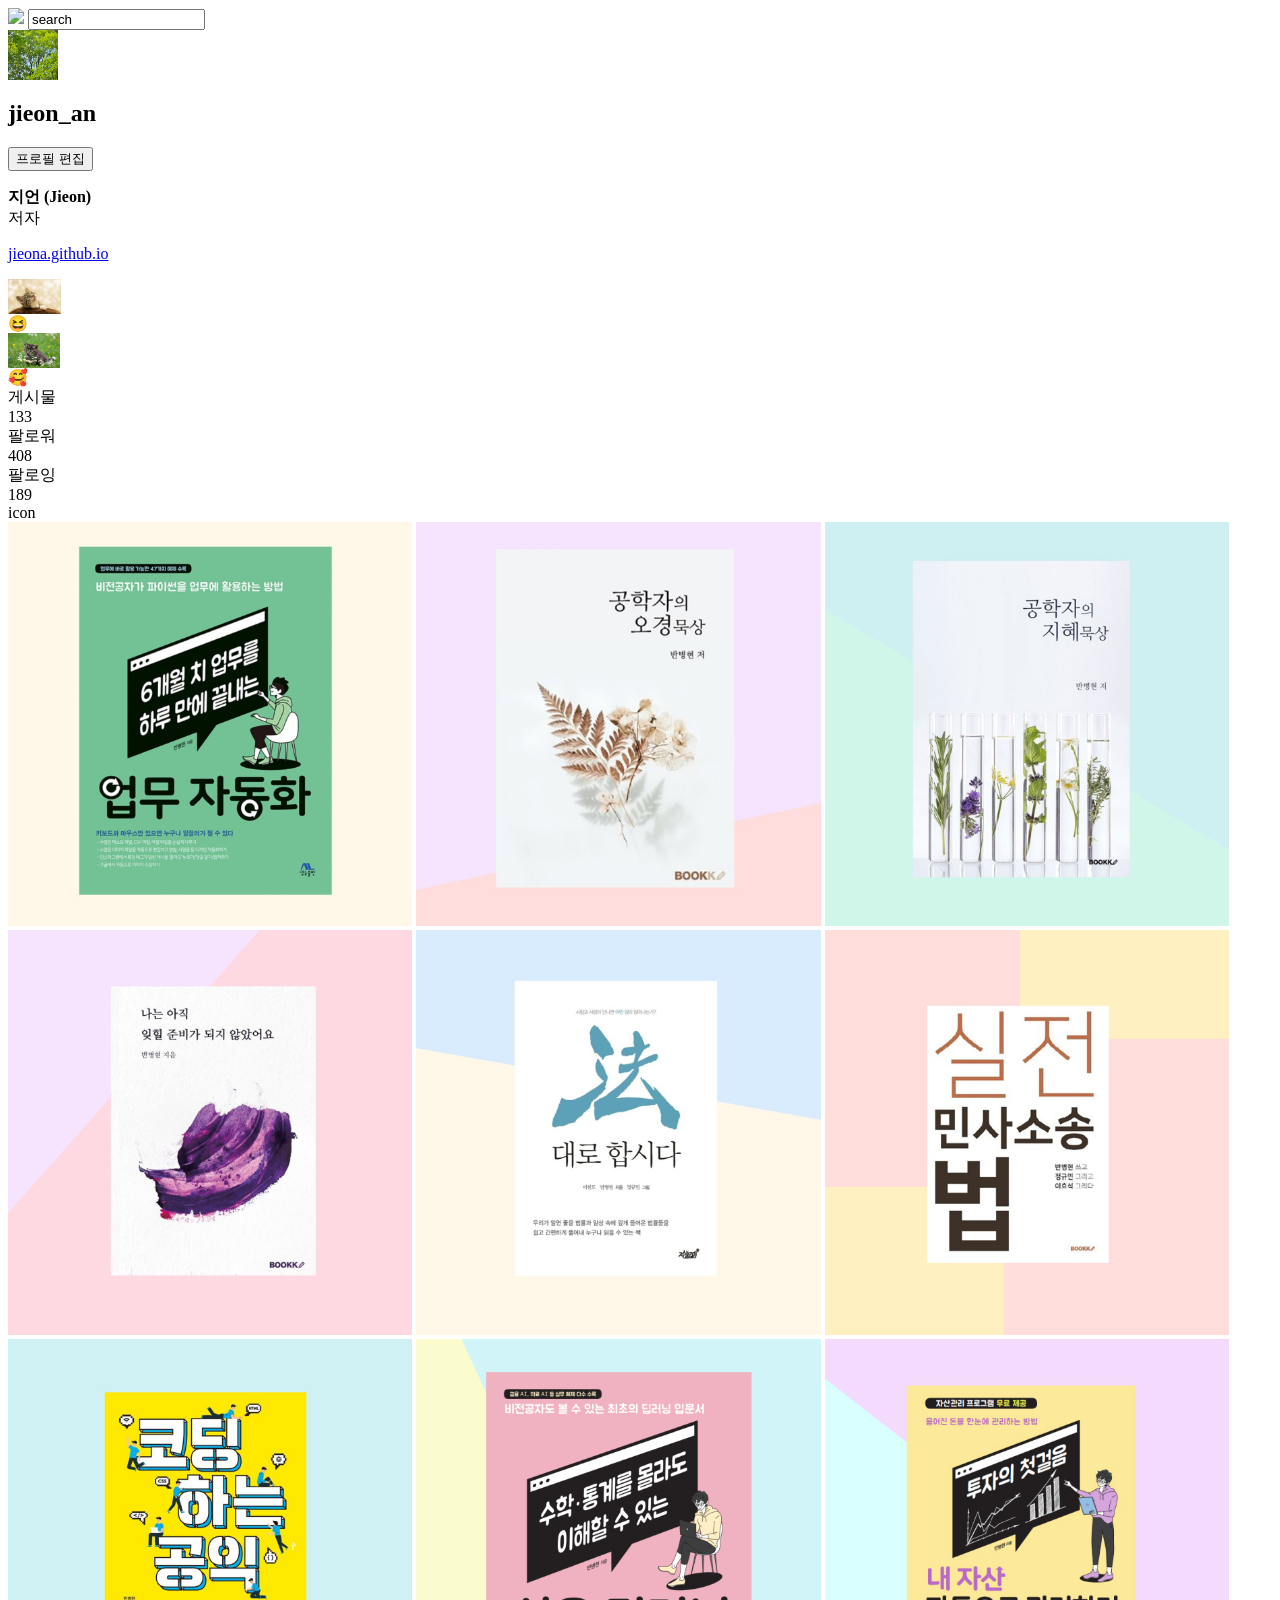
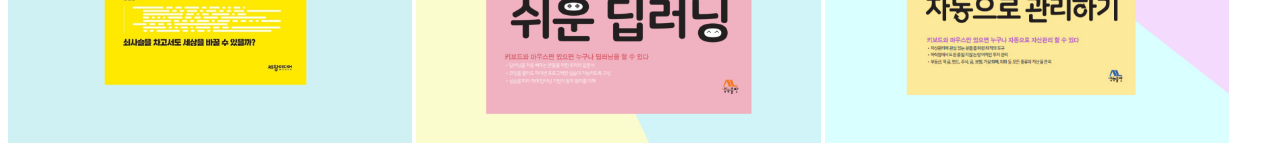
==== 5_1_1.html @ 032ec63f "ver 1.0 html 뼈대" ====
<html>
    <head></head>
    <body>
        <div>  <!--상단바-->
            <img src="https://www.instagram.com/static/images/web/mobile_nav_type_logo.png/735145cfe0a4.png"/>
            <input value="search"/>
        </div>
        <div> <!--프로필 영역-->
            <div>
                <img src="image/profile.jpeg"
                width="50px"/>
            </div>
            <div>
                <h2>jieon_an</h2>
                <button>프로필 편집</button>
            </div>
        </div>
        <div> <!--소개글-->
            <p>
                <div>
                    <strong>
                        지언 (Jieon)
                    </strong><br/>
                </div>
                <div>
                    저자
                </div>
            </p>
            <div>
                <p>
                    <a href="jieona.github.io">
                        jieona.github.io
                    </a>
                </p>
            </div>
        </div>
        <div><!--highlight-->
            <div>
                <img src="image/hl 1.jpg"
                height="35px"/>
            </div>
            <div>
                😆
            </div>
        </div>
        <div>
            <div>
                <img src="image/hl 2.jpg"
                height="35px"/>
            </div>
            <div>
                🥰
            </div>
        </div>
        <div> <!--상태표시줄-->
            <div>
                게시물<br/>
                133
            </div>
            <div>
                팔로워<br/>
                408
            </div>
            <div>
                팔로잉<br/>
                189
            </div>
        </div>
        <div><!--icon-->
            icon
        </div>
        <div><!--thumbnail-->
            <img src="image/thumbnails/1.jpg"
            width="32%"/>
            <img src="image/thumbnails/2.jpg"
            width="32%"/>
            <img src="image/thumbnails/3.jpg"
            width="32%"/>
            <img src="image/thumbnails/4.jpg"
            width="32%"/>
            <img src="image/thumbnails/5.jpg"
            width="32%"/>
            <img src="image/thumbnails/6.jpg"
            width="32%"/>
            <img src="image/thumbnails/7.jpg"
            width="32%"/>
            <img src="image/thumbnails/8.jpg"
            width="32%"/>
            <img src="image/thumbnails/9.jpg"
            width="32%"/>
        </div>
    </body>
</html>
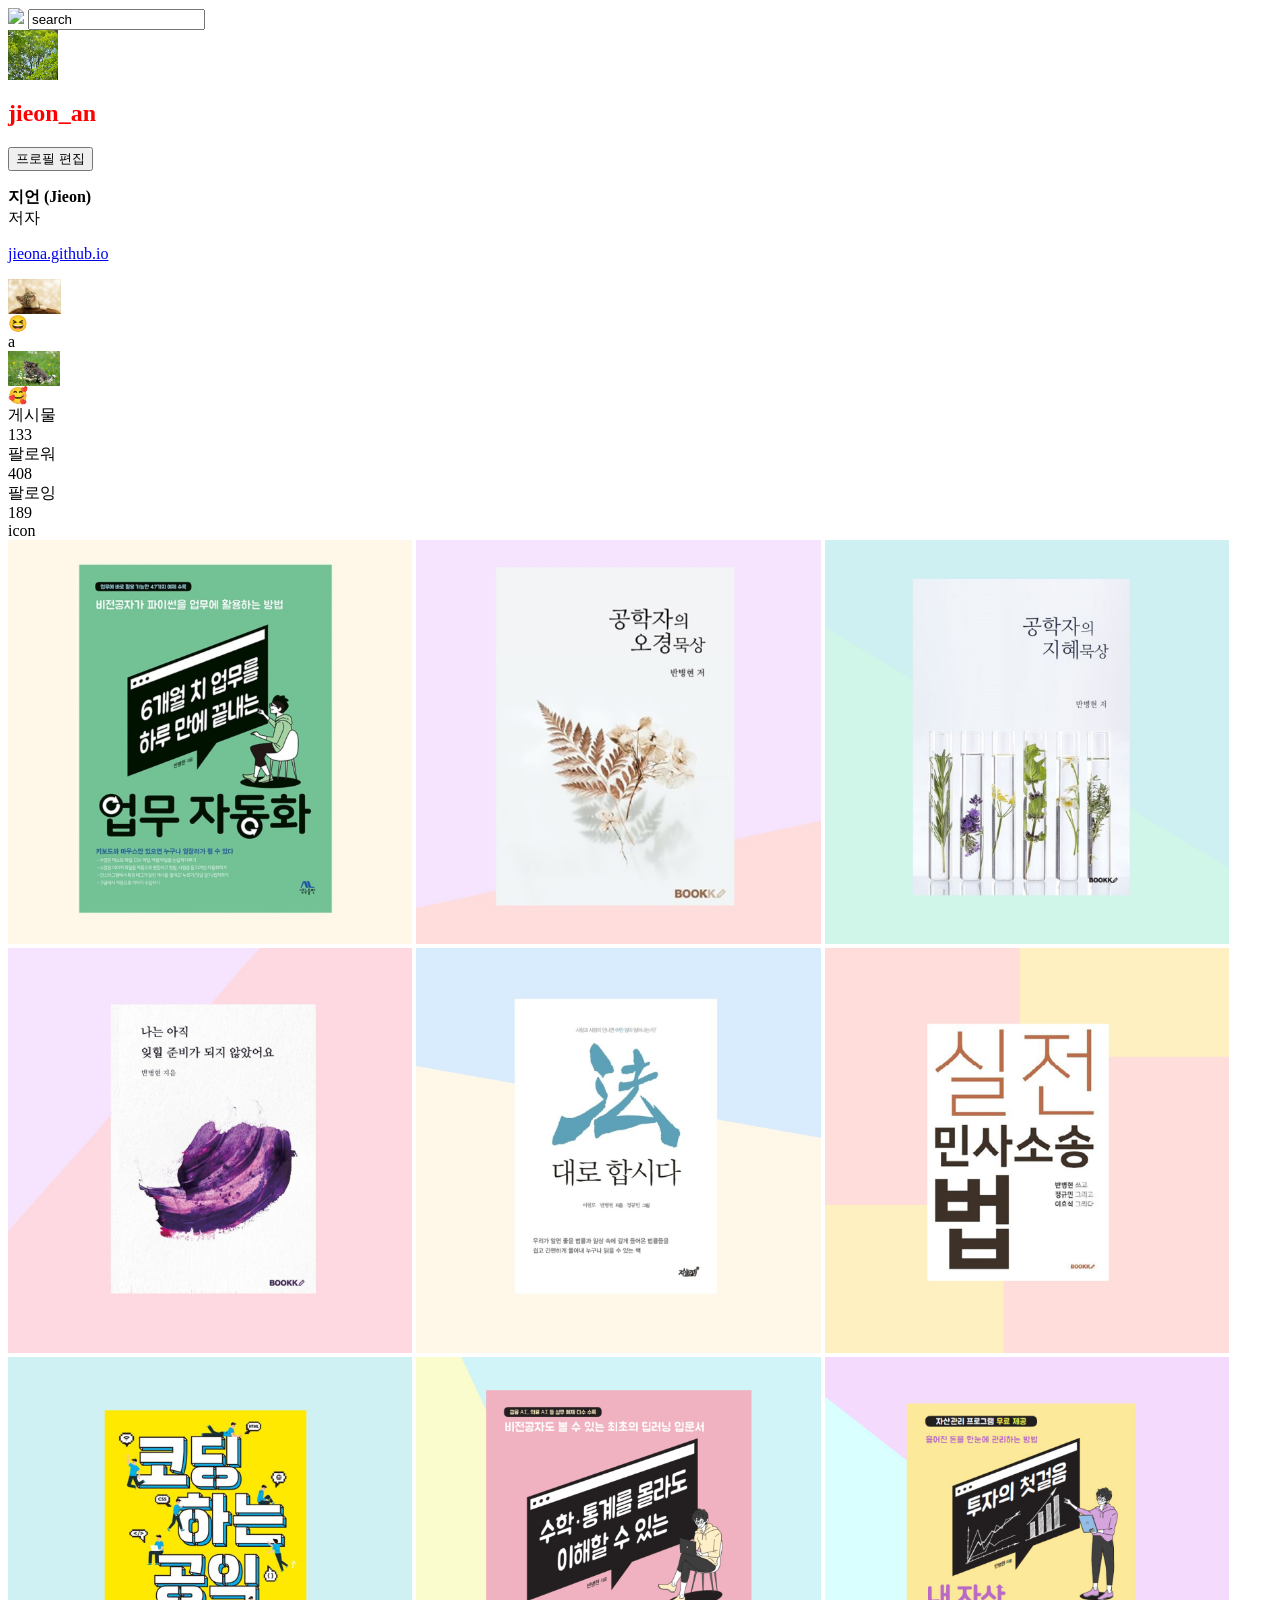
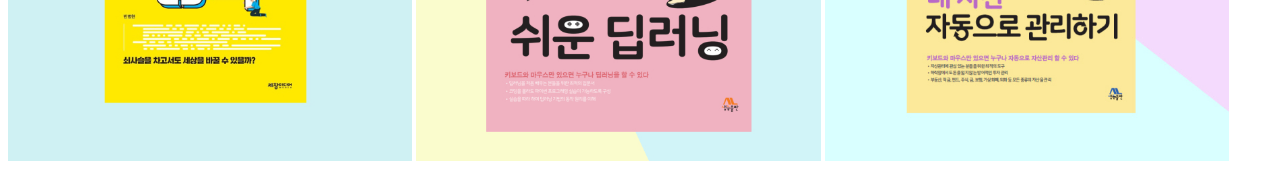
==== commit 83ac8744: "style.css 추가" ====
--- a/5_1_1.html
+++ b/5_1_1.html
@@ -1,6 +1,14 @@
 <html>
     <head></head>
     <body>
+        <style>
+            h2{
+                color: red;
+            }
+            .highligh{
+                border: solid;
+            }
+        </style>
         <div>  <!--상단바-->
             <img src="https://www.instagram.com/static/images/web/mobile_nav_type_logo.png/735145cfe0a4.png"/>
             <input value="search"/>
@@ -34,22 +42,23 @@
                 </p>
             </div>
         </div>
-        <div><!--highlight-->
+       <div><!--highlight-->
             <div>
-                <img src="image/hl 1.jpg"
-                height="35px"/>
-            </div>
+                <div>
+                    <img src="image/hl 1.jpg"
+                    height="35px"/>
+                </div>
+                <div>
+                    😆
+                </div>a
             <div>
-                😆
-            </div>
-        </div>
-        <div>
-            <div>
-                <img src="image/hl 2.jpg"
-                height="35px"/>
-            </div>
-            <div>
-                🥰
+                <div class="highlight">
+                    <img src="image/hl 2.jpg"
+                    height="35px"/>
+                </div>
+                <div>
+                    🥰
+                </div>
             </div>
         </div>
         <div> <!--상태표시줄-->
